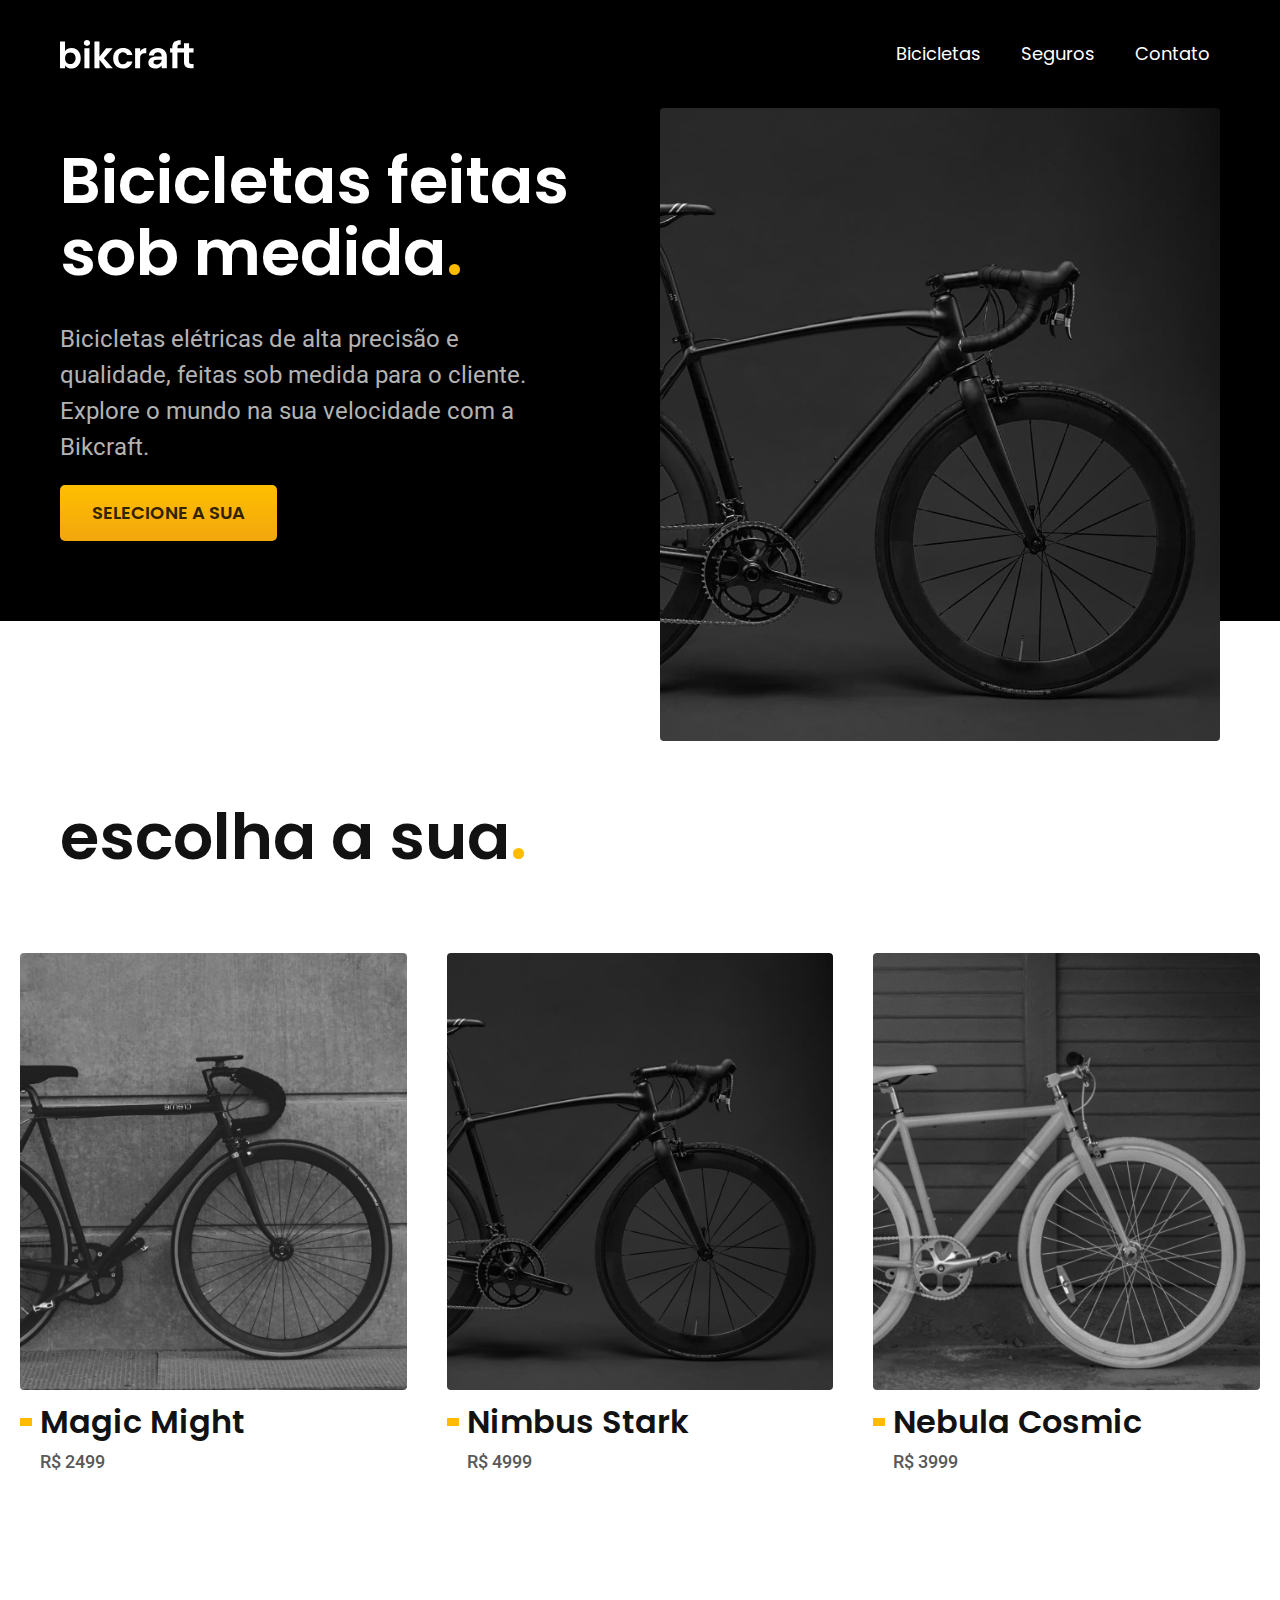
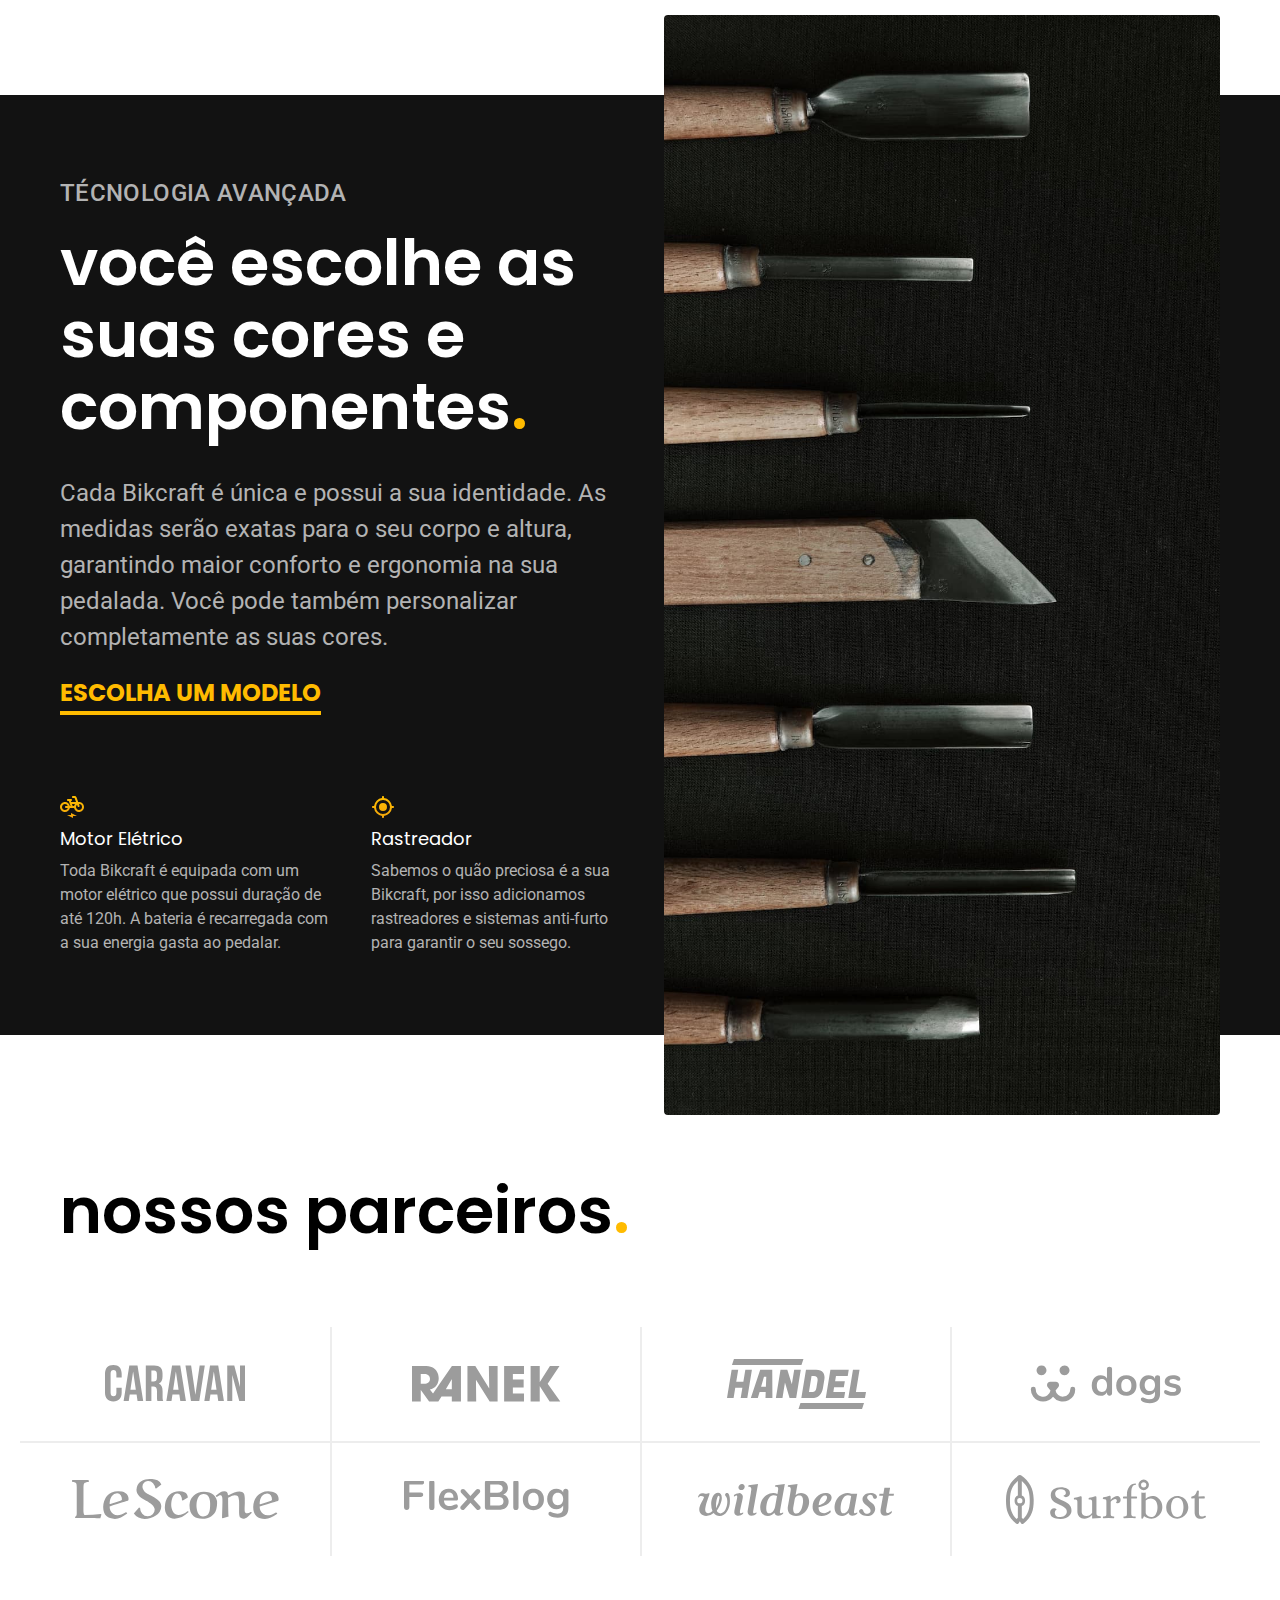
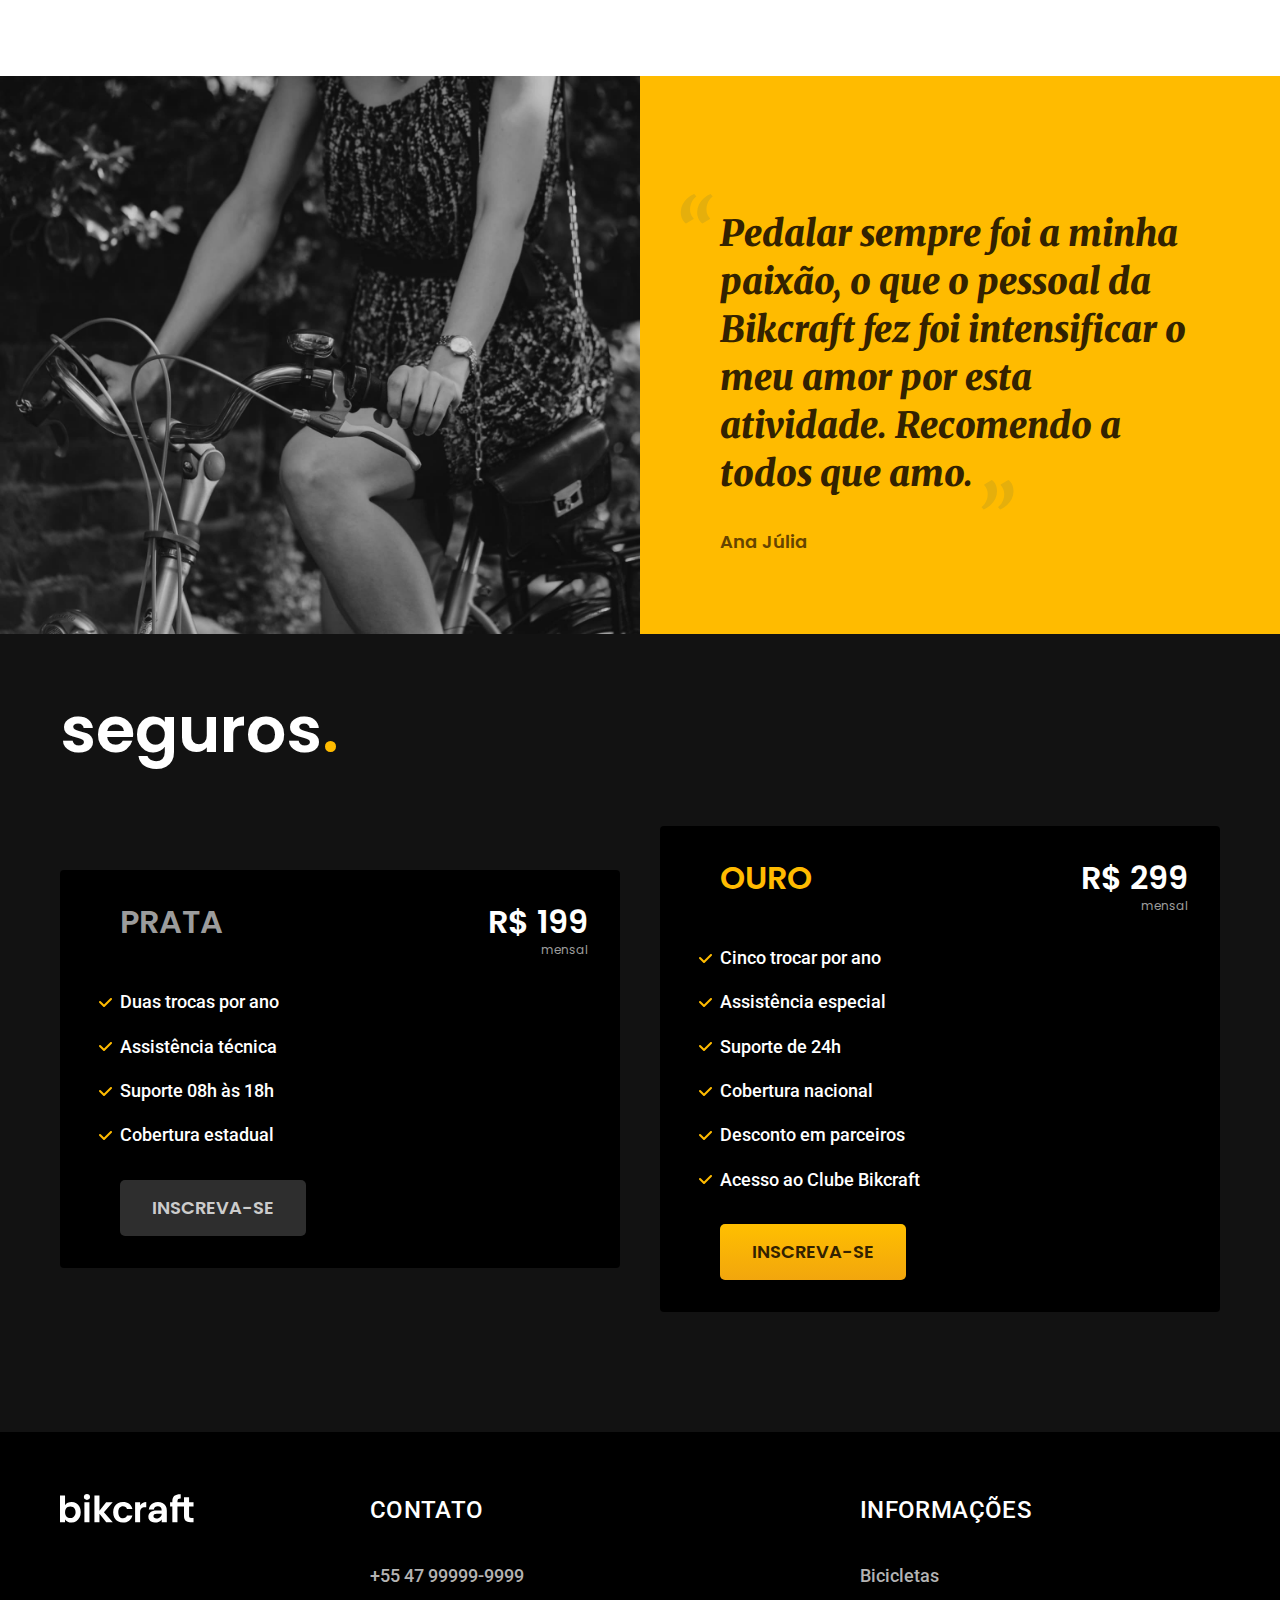
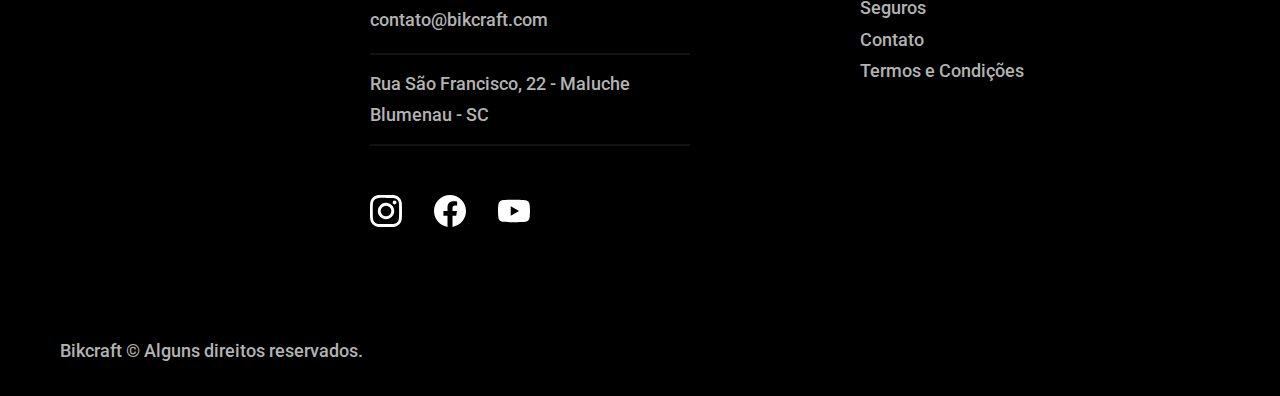
==== index.html @ 6e0ba983 "add seguros" ====
<!DOCTYPE html>
<html lang="pt-BR">

<head>
  <meta charset="UTF-8">
  <meta name="viewport" content="width=device-width, initial-scale=1.0">
  <title>Bikecraft - Bicicletas Elétricas</title>
  <meta name="description" content="Bicicletas elétricas de alta precisão e qualidade,  feitas sob medida para o cliente. Explore o mundo na sua velocidade com a Bikcraft.">
  <link rel="stylesheet" href="/css/style.css">

  <link rel="preconnect" href="https://fonts.googleapis.com">
  <link rel="preconnect" href="https://fonts.gstatic.com" crossorigin>
  <link href="https://fonts.googleapis.com/css2?family=Merriweather:ital,wght@1,900&family=Poppins:wght@400;600&family=Roboto:wght@400;500&display=swap" rel="stylesheet">
</head>

<body>
  <header class="header-bg">
    <div class="header-container container">
      <a href="./"><img src="/img/bikcraft.svg" alt="Bikcraft"></a>
      <nav aria-label="primária">
        <ul class="header-menu font-1-m cor-0">
          <li><a href="/bicicletas.html">Bicicletas</a></li>
          <li><a href="/seguros.html">Seguros</a></li>
          <li><a href="/contato.html">Contato</a></li>
        </ul>
      </nav>
    </div>
  </header>

  <main class="main-home-bg">
    <div class="main-container container">
      <div class="main-container-conteudo">
        <h1 class="font-1-xxl cor-0">Bicicletas feitas sob medida<span class="cor-p1">.</span></h1>
        <p class="font-2-l cor-5">Bicicletas elétricas de alta precisão e qualidade, feitas sob medida para o cliente. Explore o mundo na sua velocidade com a Bikcraft.</p>
        <a class="botao" href="/bicicletas.html">Selecione a sua</a>
      </div>
      <div class="main-container-imagem"><img src="img/bicicletas/nimbus-home.jpg" alt="Bicicleta Preta"> </div>
    </div>
  </main>

  <article class="bicicletas-lista">
    <h2 class="font-1-xxl cor-11 container">escolha a sua<span class="cor-p1">.</span></h2>
    <ul>
      <li>
        <a href="./bicicletas/magic.html">
          <div><img src="img/bicicletas/magic-home.jpg" alt="Bicicleta preta"></div>
          <h3 class="font-1-xl cor-11">Magic Might</h3>
          <span class="font-2-m cor-8">R$ 2499</span>
        </a>
      </li>
      <li>
        <a href="./bicicletas/nimbus.html">
          <img src="img/bicicletas/nimbus-home.jpg" alt="Bicicleta preta">
          <h3 class="font-1-xl cor-11">Nimbus Stark</h3>
          <span class="font-2-m cor-8">R$ 4999</span>
        </a>
      </li>
      <li>
        <a href="./bicicletas/nebula.html">
          <div><img src="img/bicicletas/nebula-home.jpg" alt="Bicicleta preta"></div>
          <h3 class="font-1-xl cor-11">Nebula Cosmic</h3>
          <span class="font-2-m cor-8">R$ 3999</span>
        </a>
      </li>
    </ul>
  </article>

  <article class="tecnologia-bg">
    <div class="tecnologia container">
      <div class="tecnologia-conteudo">
        <h3 class="font-2-l-b cor-5">Técnologia Avançada</h3>
        <h2 class="font-1-xxl cor-0">você escolhe as suas cores e componentes<span class="cor-p1">.</span></h2>
        <p class="font-2-l cor-5">Cada Bikcraft é única e possui a sua identidade. As medidas serão exatas para o seu corpo e altura, garantindo maior conforto e ergonomia na sua pedalada. Você pode também personalizar completamente as suas cores.</p>
        <a class="link" href="./bicicletas.html">ESCOLHA UM MODELO</a>
        <ul class="tecnologias-vantagens">
          <li class="tecnologias-vantagens-item">
            <img src="img/icones/eletrica.svg" alt="">
            <h4 class="font-1-m cor-0">Motor Elétrico</h4>
            <p class="font-2-s cor-5">Toda Bikcraft é equipada com um motor elétrico que possui duração de até 120h. A bateria é recarregada com a sua energia gasta ao pedalar.</p>
          </li>
          <li class="tecnologias-vantagens-item">
            <img src="img/icones/rastreador.svg" alt="">
            <h4 class="font-1-m cor-0">Rastreador</h4>
            <p class="font-2-s cor-5">Sabemos o quão preciosa é a sua Bikcraft, por isso adicionamos rastreadores e sistemas anti-furto para garantir o seu sossego.</p>
          </li>
        </ul>
      </div>
      <div class="tecnologia-imagem">
        <img src="img/fotos/tecnologia.jpg" alt="tecnologias">
      </div>
    </div>
  </article>

  <section class="parceiros" aria-label="Nossos Parceiros">
    <h2 class="font-1-xxl cor-12 container">nossos parceiros<span class="cor-p1">.</span></h2>
    <ul class="lista-parceiros">
      <li><img src="img/parceiros/caravan.svg" alt="caravan"></li>
      <li><img src="img/parceiros/ranek.svg" alt="ranek"></li>
      <li><img src="img/parceiros/handel.svg" alt="handel"></li>
      <li><img src="img/parceiros/dogs.svg" alt="dogs"></li>
      <li><img src="img/parceiros/lescone.svg" alt="lescone"></li>
      <li><img src="img/parceiros/flexblog.svg" alt="flexblog"></li>
      <li><img src="img/parceiros/wildbeast.svg" alt="wildbeast"></li>
      <li><img src="img/parceiros/surfbot.svg" alt="surfbot"></li>
    </ul>
  </section>

  <section class="depoimento" aria-label="Depoimento">
    <div class="imagem">
      <img src="img/fotos/depoimento.jpg" alt="Mulher na bicicleta">
    </div>
    <div class="depoimento-conteudo">
      <blockquote class="cor-p5">
        <p>Pedalar sempre foi a minha paixão, o que o pessoal da Bikcraft fez foi intensificar o meu amor por esta atividade. Recomendo a todos que amo.</p>
      </blockquote>
      <span class="font-1-m-b cor-p4">Ana Júlia</span>
    </div>
  </section>

  <article class="seguros-bg">
    <div class="seguros container">
      <h2 class="font-1-xxl cor-0">seguros<span class="cor-p1">.</span></h2>
      <div class="seguros-planos">
        <div class="plano-prata">
          <header>
            <h3 class="font-1-xl cor-6">Prata</h3>
            <span class="font-1-xl cor-0 valor">R$ 199 <span class="font-1-xs cor-6 mensal">mensal</span> <span>
          </header>
          <ul>
            <li class="font-2-m cor-0">Duas trocas por ano</li>
            <li class="font-2-m cor-0">Assistência técnica</li>
            <li class="font-2-m cor-0">Suporte 08h às 18h</li>
            <li class="font-2-m cor-0">Cobertura estadual</li>
          </ul>
          <a class="botao" href="/orcamento.html">Inscreva-se</a>
        </div>

        <div class="plano-ouro">
          <header>
            <h3 class="font-1-xl cor-p1">Ouro</h3>
            <span class="font-1-xl cor-0 valor">R$ 299 <span class="font-1-xs cor-6 mensal">mensal</span><span>
          </header>
          <ul>
            <li class="font-2-m cor-0">Cinco trocar por ano</li>
            <li class="font-2-m cor-0">Assistência especial</li>
            <li class="font-2-m cor-0">Suporte de 24h</li>
            <li class="font-2-m cor-0">Cobertura nacional</li>
            <li class="font-2-m cor-0">Desconto em parceiros</li>
            <li class="font-2-m cor-0">Acesso ao Clube Bikcraft </li>
          </ul>
          <a class="botao" href="/orcamento.html">Inscreva-se</a>
        </div>

      </div>
    </div>
  </article>

  <footer>
    <div class="footer container">

      <a href="/"><img src="img/bikcraft.svg" alt="Bikcraft"></a>

      <div class="footer-contato">
        <h2 class="font-2-l-b cor-0">Contato</h2>
        <ul class="contato-conteudo font-2-m cor-5">
          <li><a href="tel:+5547999999999">+55 47 99999-9999</a></li>
          <li><a href="mailto:contato@bikcraft.com">contato@bikcraft.com</a></li>
          <li>Rua São Francisco, 22 - Maluche Blumenau - SC</li>
        </ul>

        <ul class="contato-redes">
          <li><a href="./"><img src="img/redes/instagram.svg" alt="facebook"></a></li>
          <li><a href="./"><img src="img/redes/facebook.svg" alt="facebook"></a></li>
          <li><a href="./"><img src="img/redes/youtube.svg" alt="facebook"></a></li>
        </ul>
      </div>

      <div class="informacoes">
        <h2 class="font-2-l-b cor-0">informações</h2>
        <ul class="informacoes-conteudo font-2-m cor-5">
          <li><a href="/bicicletas.html">Bicicletas</a></li>
          <li><a href="/seguros.html">Seguros</a></li>
          <li><a href="/contato.html">Contato</a></li>
          <li><a href="/termos.html">Termos e Condições</a></li>
        </ul>
      </div>
      <p class="footer-copy font-2-m cor-5">Bikcraft © Alguns direitos reservados.</p>
    </div>
  </footer>
</body>

</html>
---- css/style.css ----
@import "./global/global.css";
@import "./global/footer.css";
@import "./utility/cores.css";
@import "./utility/tipografia.css";
@import "./global/header.css";

/* Utilitários */
@import "./utility/componentes.css";

/* Home */
@import "./home/main.css";
@import "./home/tecnologia.css";
@import "./home/parceiros.css";
@import "./home/depoimento.css";

/* Bicicletas */
@import "./bicicletas/bicicletas-lista.css";
@import "./bicicletas/bicicletas.css";

/* Seguros */
@import "./seguros/seguros.css";
@import "./seguros/vantagens.css";
@import "./seguros/perguntas.css";


/* Termos */
@import "./termos/termos.css";
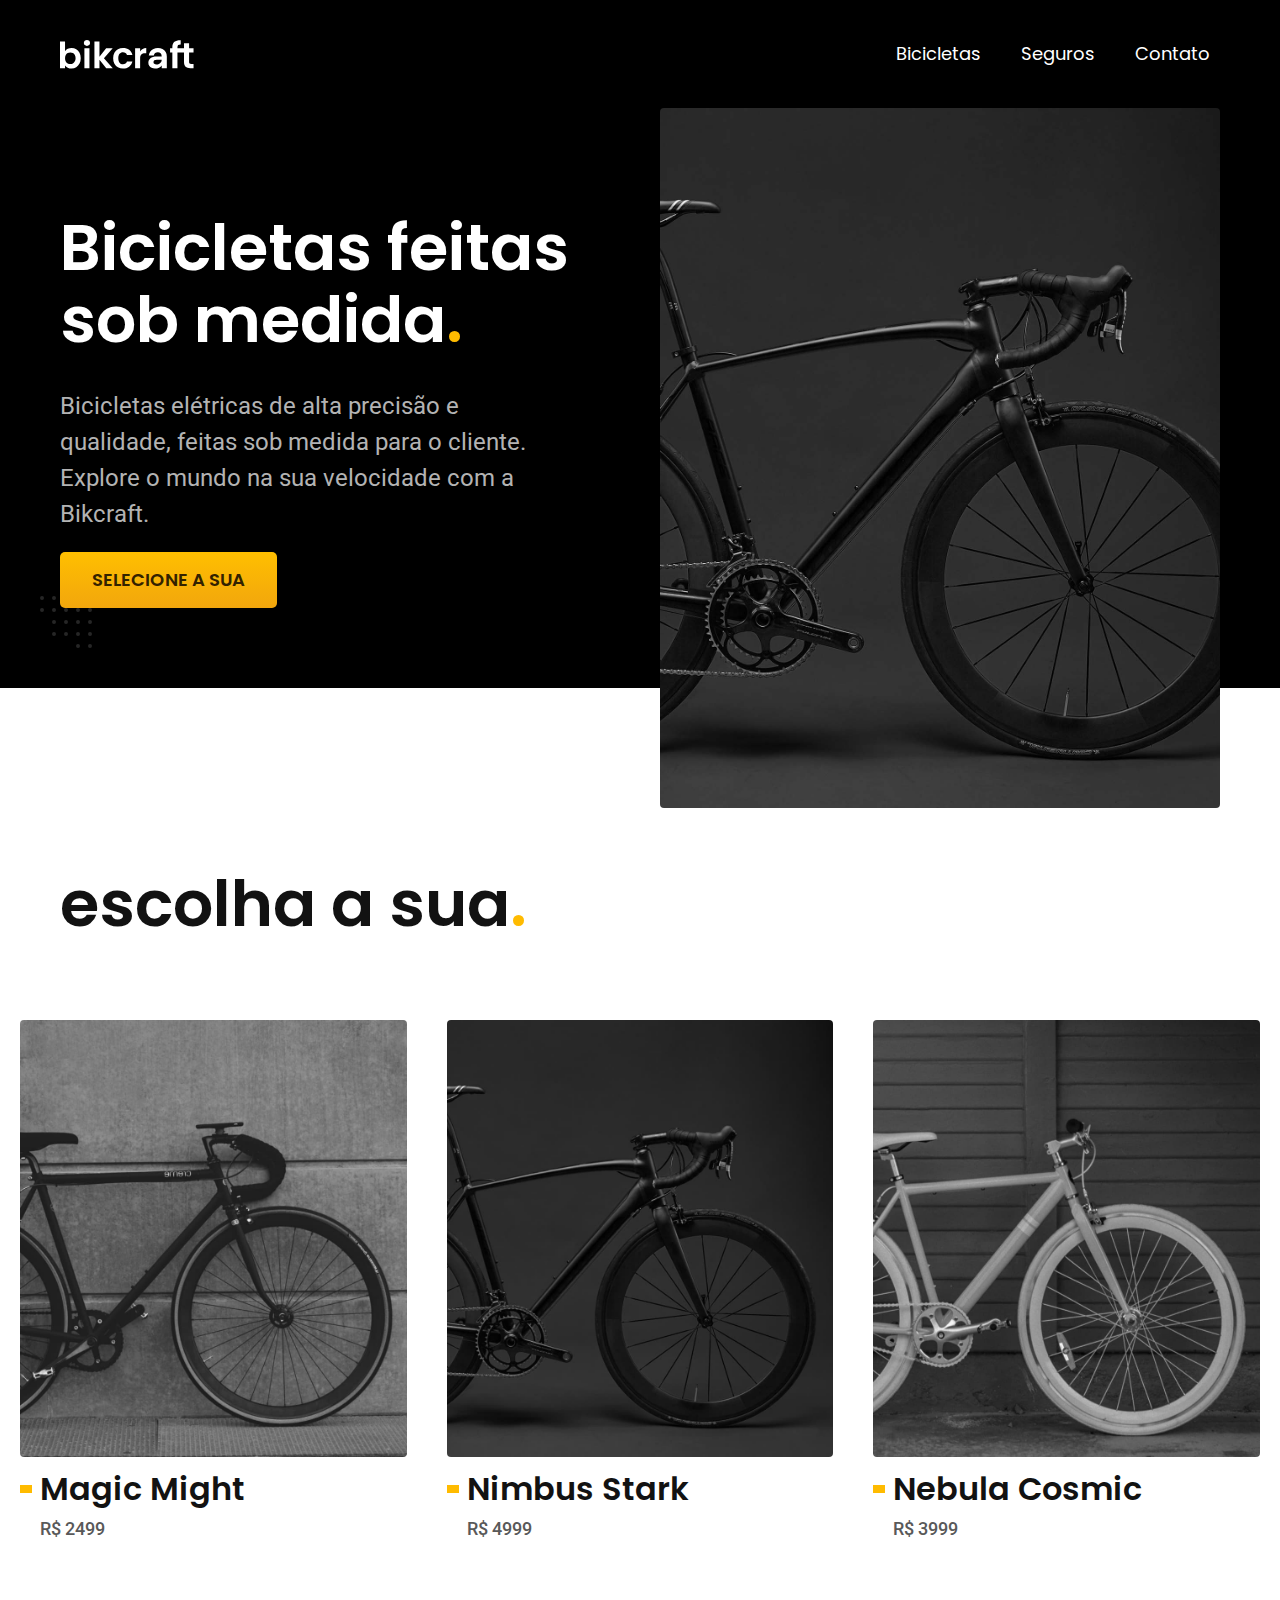
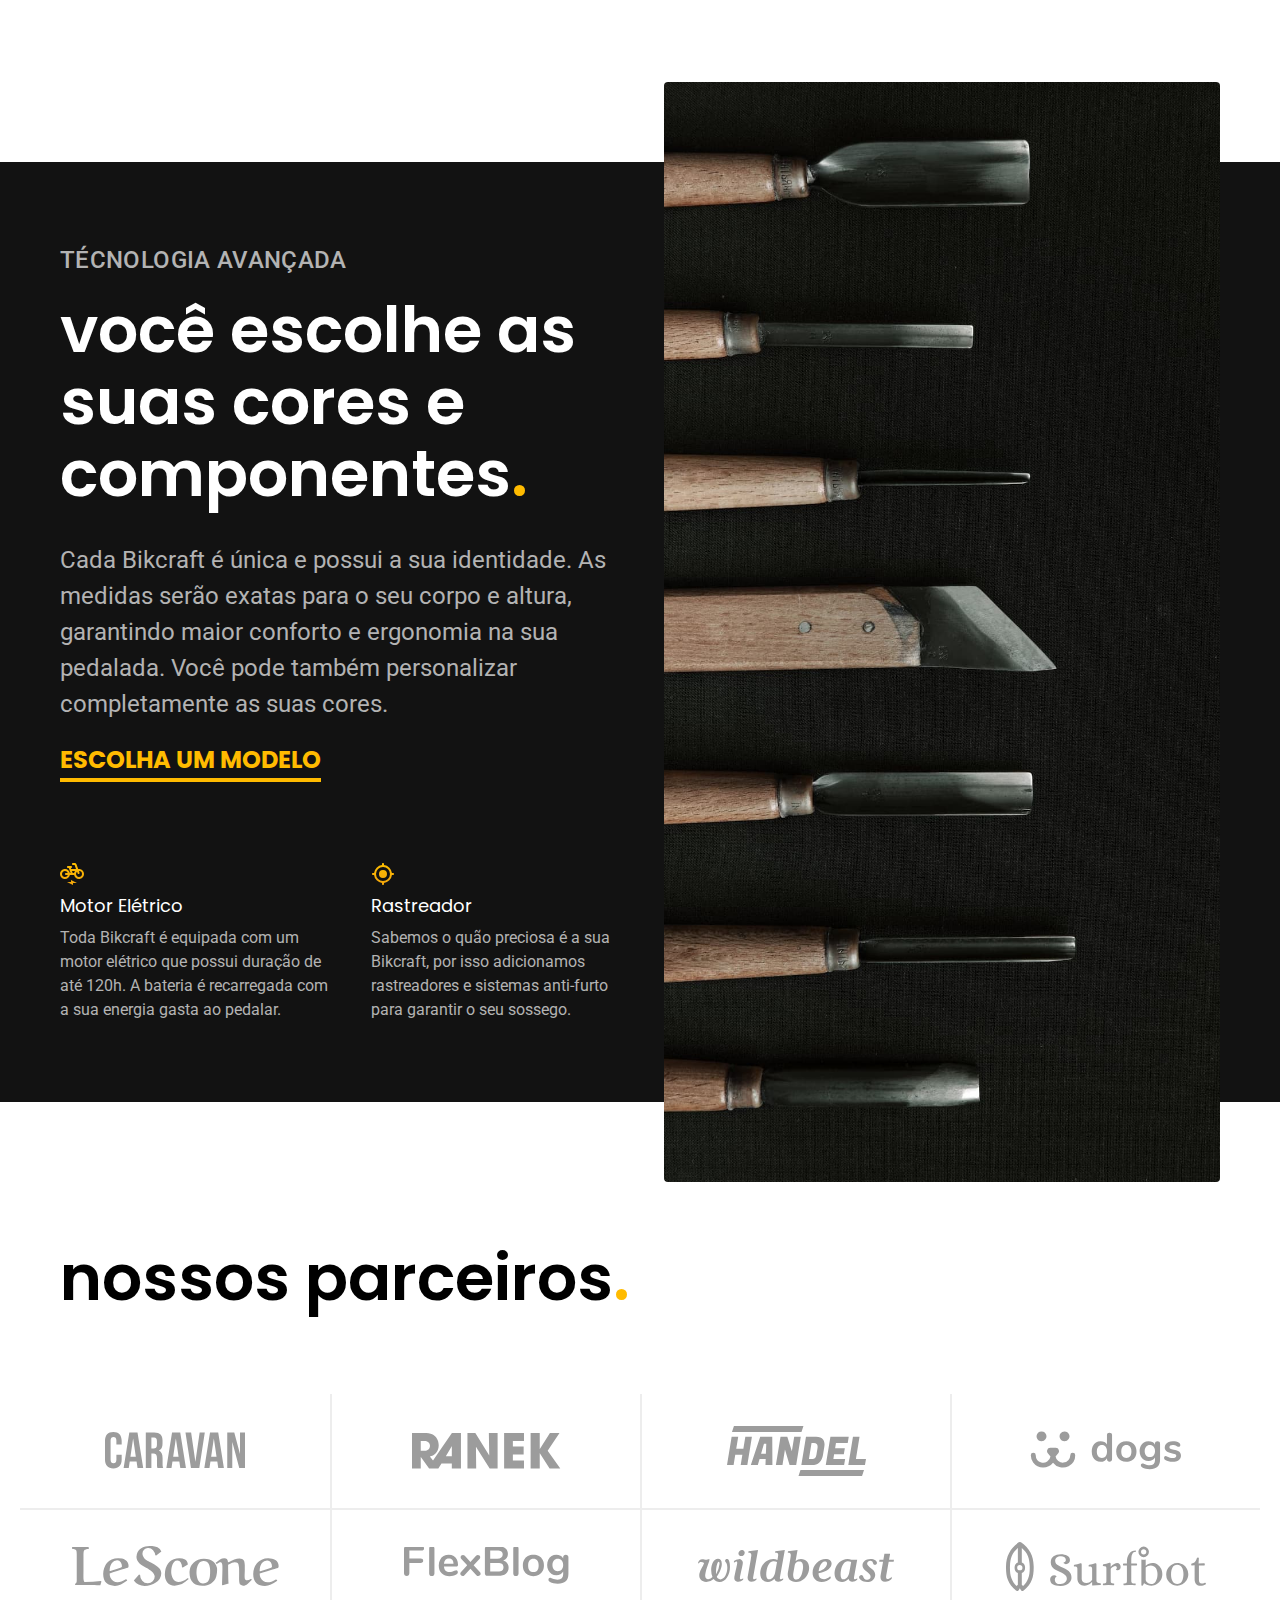
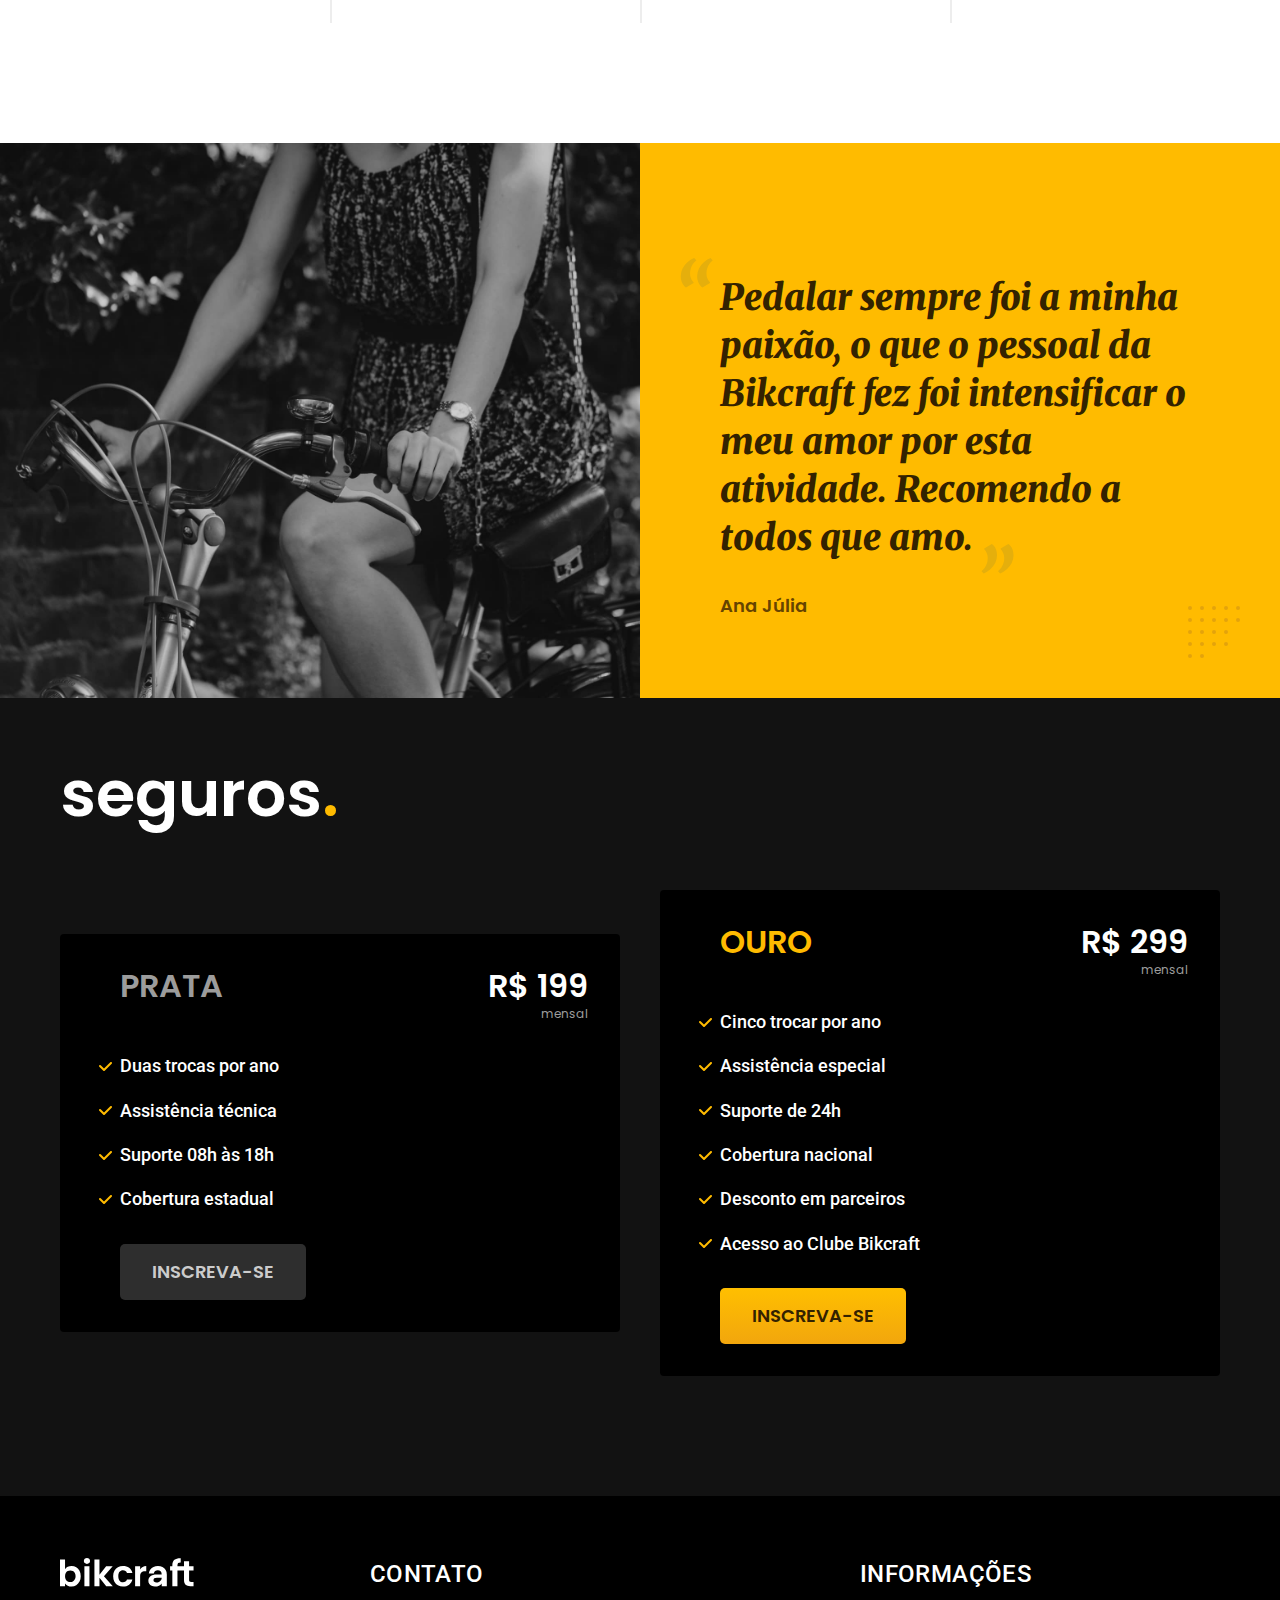
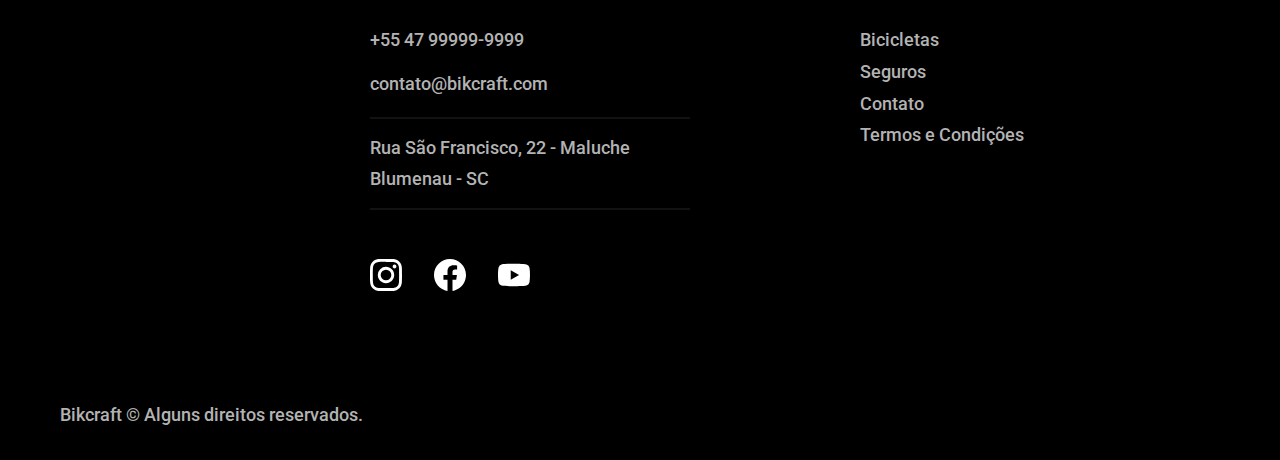
==== commit feb859fa: "optimizations" ====
--- a/index.html
+++ b/index.html
@@ -6,6 +6,7 @@
   <meta name="viewport" content="width=device-width, initial-scale=1.0">
   <title>Bikecraft - Bicicletas Elétricas</title>
   <meta name="description" content="Bicicletas elétricas de alta precisão e qualidade,  feitas sob medida para o cliente. Explore o mundo na sua velocidade com a Bikcraft.">
+  <link rel="preload" href="/css/style.css" as="style">
   <link rel="stylesheet" href="/css/style.css">
 
   <link rel="preconnect" href="https://fonts.googleapis.com">
@@ -16,7 +17,7 @@
 <body>
   <header class="header-bg">
     <div class="header-container container">
-      <a href="./"><img src="/img/bikcraft.svg" alt="Bikcraft"></a>
+      <a href="./"><img src="/img/bikcraft.svg" width="136" height="32" alt="Bikcraft"></a>
       <nav aria-label="primária">
         <ul class="header-menu font-1-m cor-0">
           <li><a href="/bicicletas.html">Bicicletas</a></li>
@@ -34,7 +35,10 @@
         <p class="font-2-l cor-5">Bicicletas elétricas de alta precisão e qualidade, feitas sob medida para o cliente. Explore o mundo na sua velocidade com a Bikcraft.</p>
         <a class="botao" href="/bicicletas.html">Selecione a sua</a>
       </div>
-      <div class="main-container-imagem"><img src="img/bicicletas/nimbus-home.jpg" alt="Bicicleta Preta"> </div>
+      <picture class="main-container-imagem">
+        <source media="(max-width: 900px)" srcset="img/bicicletas/nimbus.jpg">
+        <img src="img/fotos/introducao.jpg" width="1280" height="1600" alt="Bicicleta Preta">
+      </picture>
     </div>
   </main>
 
@@ -43,21 +47,21 @@
     <ul>
       <li>
         <a href="./bicicletas/magic.html">
-          <div><img src="img/bicicletas/magic-home.jpg" alt="Bicicleta preta"></div>
+          <div><img src="img/bicicletas/magic-home.jpg" width="920" height="1040" alt="Bicicleta preta"></div>
           <h3 class="font-1-xl cor-11">Magic Might</h3>
           <span class="font-2-m cor-8">R$ 2499</span>
         </a>
       </li>
       <li>
         <a href="./bicicletas/nimbus.html">
-          <img src="img/bicicletas/nimbus-home.jpg" alt="Bicicleta preta">
+          <img src="img/bicicletas/nimbus-home.jpg" width="920" height="1040" alt="Bicicleta preta">
           <h3 class="font-1-xl cor-11">Nimbus Stark</h3>
           <span class="font-2-m cor-8">R$ 4999</span>
         </a>
       </li>
       <li>
         <a href="./bicicletas/nebula.html">
-          <div><img src="img/bicicletas/nebula-home.jpg" alt="Bicicleta preta"></div>
+          <div><img src="img/bicicletas/nebula-home.jpg" width="920" height="1040" alt="Bicicleta preta"></div>
           <h3 class="font-1-xl cor-11">Nebula Cosmic</h3>
           <span class="font-2-m cor-8">R$ 3999</span>
         </a>
@@ -74,19 +78,19 @@
         <a class="link" href="./bicicletas.html">ESCOLHA UM MODELO</a>
         <ul class="tecnologias-vantagens">
           <li class="tecnologias-vantagens-item">
-            <img src="img/icones/eletrica.svg" alt="">
+            <img src="img/icones/eletrica.svg" width="24" height="24" alt="">
             <h4 class="font-1-m cor-0">Motor Elétrico</h4>
             <p class="font-2-s cor-5">Toda Bikcraft é equipada com um motor elétrico que possui duração de até 120h. A bateria é recarregada com a sua energia gasta ao pedalar.</p>
           </li>
           <li class="tecnologias-vantagens-item">
-            <img src="img/icones/rastreador.svg" alt="">
+            <img src="img/icones/rastreador.svg" width="24" height="24" alt="">
             <h4 class="font-1-m cor-0">Rastreador</h4>
             <p class="font-2-s cor-5">Sabemos o quão preciosa é a sua Bikcraft, por isso adicionamos rastreadores e sistemas anti-furto para garantir o seu sossego.</p>
           </li>
         </ul>
       </div>
       <div class="tecnologia-imagem">
-        <img src="img/fotos/tecnologia.jpg" alt="tecnologias">
+        <img src="img/fotos/tecnologia.jpg" width="1200" height="1920" alt="tecnologias">
       </div>
     </div>
   </article>
@@ -94,20 +98,20 @@
   <section class="parceiros" aria-label="Nossos Parceiros">
     <h2 class="font-1-xxl cor-12 container">nossos parceiros<span class="cor-p1">.</span></h2>
     <ul class="lista-parceiros">
-      <li><img src="img/parceiros/caravan.svg" alt="caravan"></li>
-      <li><img src="img/parceiros/ranek.svg" alt="ranek"></li>
-      <li><img src="img/parceiros/handel.svg" alt="handel"></li>
-      <li><img src="img/parceiros/dogs.svg" alt="dogs"></li>
-      <li><img src="img/parceiros/lescone.svg" alt="lescone"></li>
-      <li><img src="img/parceiros/flexblog.svg" alt="flexblog"></li>
-      <li><img src="img/parceiros/wildbeast.svg" alt="wildbeast"></li>
-      <li><img src="img/parceiros/surfbot.svg" alt="surfbot"></li>
+      <li><img src="img/parceiros/caravan.svg" width="140" height="38" alt="caravan"></li>
+      <li><img src="img/parceiros/ranek.svg" width="149" height="36" alt="ranek"></li>
+      <li><img src="img/parceiros/handel.svg" width="139" height="50" alt="handel"></li>
+      <li><img src="img/parceiros/dogs.svg" width="152" height="39" alt="dogs"></li>
+      <li><img src="img/parceiros/lescone.svg" width="208" height="41" alt="lescone"></li>
+      <li><img src="img/parceiros/flexblog.svg" width="165" height="38" alt="flexblog"></li>
+      <li><img src="img/parceiros/wildbeast.svg" width="196" height="34" alt="wildbeast"></li>
+      <li><img src="img/parceiros/surfbot.svg" width="200" height="49" alt="surfbot"></li>
     </ul>
   </section>
 
   <section class="depoimento" aria-label="Depoimento">
     <div class="imagem">
-      <img src="img/fotos/depoimento.jpg" alt="Mulher na bicicleta">
+      <img src="img/fotos/depoimento.jpg" width="1560" height="1360" alt="Mulher na bicicleta">
     </div>
     <div class="depoimento-conteudo">
       <blockquote class="cor-p5">
@@ -158,7 +162,7 @@
   <footer>
     <div class="footer container">
 
-      <a href="/"><img src="img/bikcraft.svg" alt="Bikcraft"></a>
+      <a href="/"><img src="img/bikcraft.svg" width="136" height="32" alt="Bikcraft"></a>
 
       <div class="footer-contato">
         <h2 class="font-2-l-b cor-0">Contato</h2>
@@ -169,9 +173,9 @@
         </ul>
 
         <ul class="contato-redes">
-          <li><a href="./"><img src="img/redes/instagram.svg" alt="facebook"></a></li>
-          <li><a href="./"><img src="img/redes/facebook.svg" alt="facebook"></a></li>
-          <li><a href="./"><img src="img/redes/youtube.svg" alt="facebook"></a></li>
+          <li><a href="./"><img src="img/redes/instagram.svg" width="32" height="32" alt="facebook"></a></li>
+          <li><a href="./"><img src="img/redes/facebook.svg" width="32" height="32" alt="facebook"></a></li>
+          <li><a href="./"><img src="img/redes/youtube.svg" width="32" height="32" alt="facebook"></a></li>
         </ul>
       </div>
 
--- a/css/style.css
+++ b/css/style.css
@@ -6,6 +6,7 @@
 
 /* Utilitários */
 @import "./utility/componentes.css";
+@import "./utility/formulario.css";
 
 /* Home */
 @import "./home/main.css";
@@ -17,6 +18,11 @@
 @import "./bicicletas/bicicletas-lista.css";
 @import "./bicicletas/bicicletas.css";
 
+/* Bicicleta */
+@import "./bicicletas/bicicleta.css";
+@import "./bicicletas/escolha.css";
+@import "./bicicletas/seguro.css";
+
 /* Seguros */
 @import "./seguros/seguros.css";
 @import "./seguros/vantagens.css";
@@ -24,4 +30,11 @@
 
 
 /* Termos */
-@import "./termos/termos.css";+@import "./termos/termos.css";
+
+/* Contato */
+@import "./contato/contato.css";
+@import "./contato/lojas.css";
+
+/* Termos */
+@import "./orcamento/orcamento.css";--- a/css/style.css
+++ b/css/style.css
@@ -6,6 +6,7 @@
 
 /* Utilitários */
 @import "./utility/componentes.css";
+@import "./utility/formulario.css";
 
 /* Home */
 @import "./home/main.css";
@@ -17,6 +18,11 @@
 @import "./bicicletas/bicicletas-lista.css";
 @import "./bicicletas/bicicletas.css";
 
+/* Bicicleta */
+@import "./bicicletas/bicicleta.css";
+@import "./bicicletas/escolha.css";
+@import "./bicicletas/seguro.css";
+
 /* Seguros */
 @import "./seguros/seguros.css";
 @import "./seguros/vantagens.css";
@@ -24,4 +30,11 @@
 
 
 /* Termos */
-@import "./termos/termos.css";+@import "./termos/termos.css";
+
+/* Contato */
+@import "./contato/contato.css";
+@import "./contato/lojas.css";
+
+/* Termos */
+@import "./orcamento/orcamento.css";